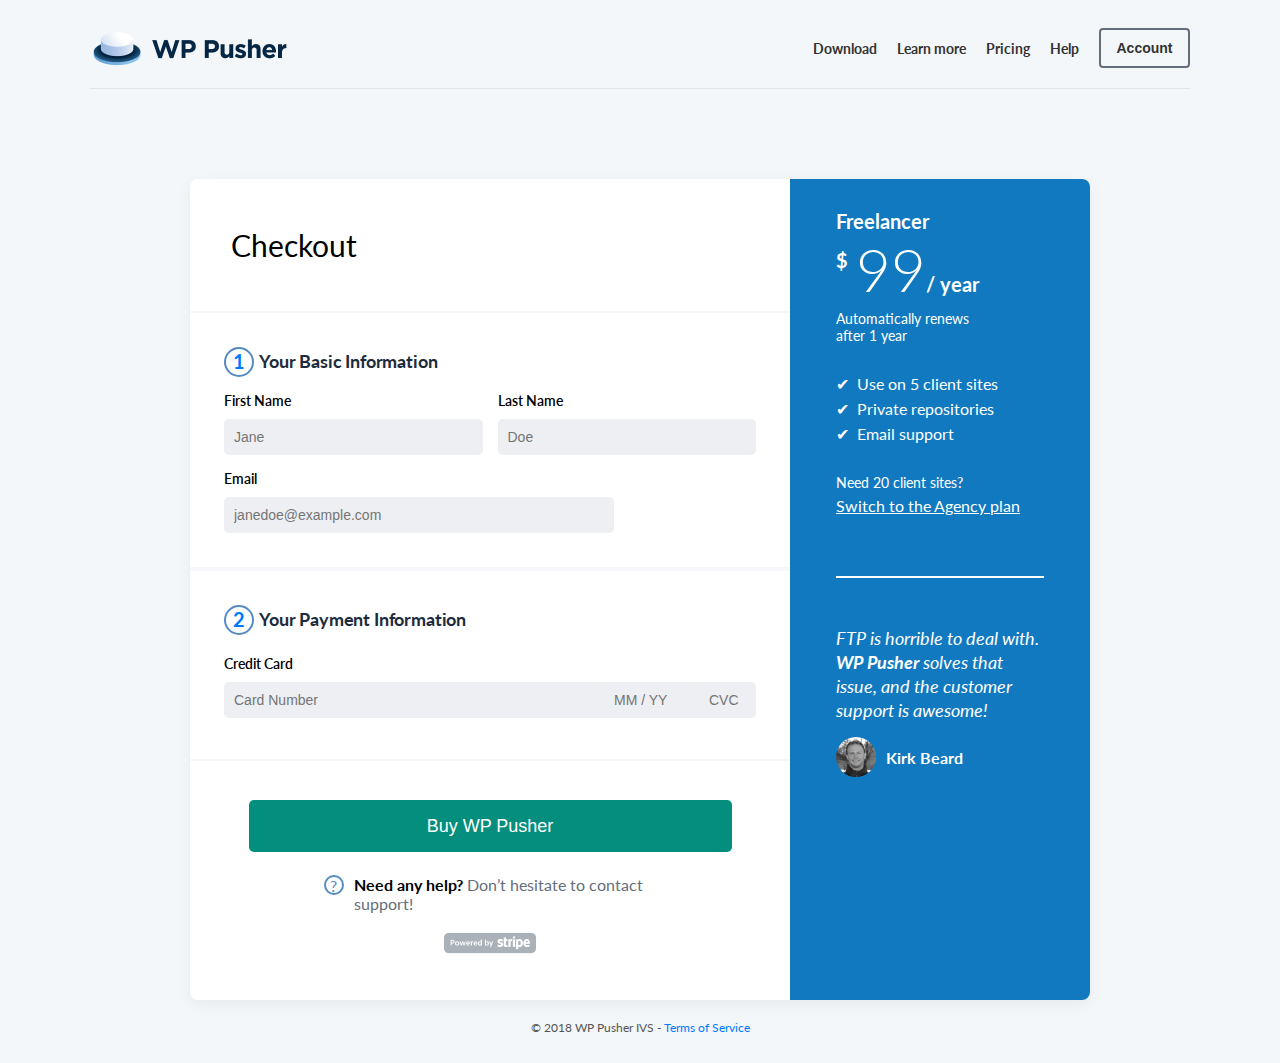
==== exercise_5/index.html @ f7ca66f3 "CSS assignments" ====
<!DOCTYPE html>
<html lang="en">

<head>
	<meta charset="UTF-8">
	<meta name="viewport" content="width=device-width, initial-scale=1.0">
	<title>WP Pusher Checkout</title>
	<link rel="stylesheet" href="style.css">
	<link rel="preconnect" href="https://fonts.googleapis.com">
	<link rel="preconnect" href="https://fonts.gstatic.com" crossorigin>
	<link href="https://fonts.googleapis.com/css2?family=Lato:ital,wght@0,100;0,300;0,400;0,700;0,900;1,100;1,300;1,400;1,700;1,900&display=swap"
			rel="stylesheet">
</head>

<body>

	<!-- Header -->
	<nav class="header">
		<div class="logo">
			<img src="./images/logo.png" alt="WP Pusher">
			<!-- <strong>WP Pusher</strong> -->
		</div>
		<div class="nav-links">
			<span>Download</span>
			<span>Learn more</span>
			<span>Pricing</span>
			<span>Help</span>
			<button class="account-btn">Account</button>
		</div>
	</nav>

	<!-- Checkout Container -->
	<div class="checkout-container">
		<!-- Left Side: Checkout Form -->
		<div class="checkout-form">
			<h2>Checkout</h2>

			<form action="">

				<section class="form-row">
					<h3 class="section-title"><span>1</span> Your Basic Information</h3>

					<div class="form-item">
						<label>First Name</label>
						<input type="text" placeholder="Jane">
					</div>
					<div class="form-item">
						<label>Last Name</label>
						<input type="text" placeholder="Doe">
					</div>
					<div class="email-row">

						<label>Email</label>
						<input type="email" placeholder="janedoe@example.com">
					</div>
				</section>


				<section class="payment-container">

					<h4 class="section-title"><span>2</span> Your Payment Information</h4>
					<div class="form-item">

						<label>Credit Card</label>
						<div class="payment-row">
							<input type="text" placeholder="Card Number">
							<input type="text" placeholder="MM / YY">
							<input type="text" placeholder="CVC">
						</div>
					</div>
				</section>

				<div class="button-container">


					<button class="buy-btn">Buy WP Pusher</button>
					<div class="footer-text">
						<div class="qmark">?</div>
						<span>

							<b>Need any help?</b> Don’t hesitate to contact support!
						</span>
					</div>
					<img src="./images/powered_by_stripe.png" alt="">
				</div>
			</form>

		</div>

		<!-- Right Side: Summary Panel -->
		<div class="checkout-summary">
			<div>
				<h5>Freelancer</h5>
				<div class="price-container">
					<span class="sup">$</span>
					<span class="price">
						99
					</span>
					<span class="sub">/ year</span>
				</div>
				<p class="renewal">Automatically renews <br> after 1 year</p>
			</div>
			<ul class="benefits">
				<li>Use on 5 client sites</li>
				<li>Private repositories</li>
				<li>Email support</li>
			</ul>
			<div>
				<p>Need 20 client sites?</p>
				<a href="#" class="switch-plan">Switch to the Agency plan</a>
			</div>

			<section class="testimonial">
				<p>FTP is horrible to deal with. <b>WP Pusher</b> solves that issue, and the customer support is awesome!</p>
				<div class="testifier">
					<img src="./images/kirk_beard.png" alt="">
					<span>Kirk Beard</span>
				</div>
			</section>
			</div>
	</div>

	<!-- Footer -->
	<div class="footer">
		© 2018 WP Pusher IVS - <a href="#">Terms of Service</a>
	</div>

</body>

</html>
---- exercise_5/style.css ----
/* Global Styles */
* {
	box-sizing: border-box;
	margin: 0;
	padding: 0;
}

body {
	font-family: 'Lato', sans-serif;
	background-color: #f4f7f9;
	display: flex;
	flex-direction: column;
	align-items: center;
	justify-content: center;
	padding: 28px 40px;
}

/* Header */
.header {
	width: 100%;
	max-width: 1100px;
	display: flex;
	justify-content: space-between;
	align-items: center;
	padding: 0 0 20px 0;
	border-bottom: 1px solid #E0E6EA;
}

.logo {
	display: flex;
	align-items: center;
}

.logo img {
	width: 200px;
	height: 39px;
	/* margin-right: 10px; */
}

.nav-links {
	display: flex;
	align-items: center;
	gap: 20px;
	font-size: 14px;
	color: #333;
	font-weight: 700;
}

.account-btn {
	border: 2px solid #646E7A;
	height: 40px;
	width: 91px;
	display: flex;
	justify-content: center;
	align-items: center;
	border-radius: 4px;
	cursor: pointer;
	background: transparent;
	font-size: 14px;
	color: #333;
	font-weight: 700;
}

/* Checkout Container */
.checkout-container {
	display: grid;
	margin-top: 90px;
	grid-template-columns: 2fr 1fr;
	/* Form takes more space */
	/* gap: 20px; */
	max-width: 900px;


	background: white;
	border-radius: 8px;
	box-shadow: 0px 5px 15px 0px #0000000D;

	overflow: hidden;
}

/* Left Side: Checkout Form */
.checkout-form {
	padding-bottom: 46px;
}
form section {
	border-bottom: 2px solid #F5F7FA;
	padding: 34px;
}

.checkout-container h2 {
	font-size: 24px;
	padding: 48px 41px;
	font-size: 30px;
	font-weight: 400;
	line-height: 36px;
	border-bottom: 2px solid #F5F7FA;
}

.section-title {
	font-weight: bold;
	display: flex;
	align-items: center;
	font-size: 18px;
	font-weight: 700;
	line-height: 21.6px;
	letter-spacing: -0.1599999964237213px;
	color: #1D2C3C;
	grid-column: span 2;
}

.section-title span {
	color: #007bff;
	font-size: 20px;
	border-radius: 100px;
	width: 30px;
	height: 30px;
	border: 2px solid #548BC5;
	display: flex;
	justify-content: center;
	align-items: center;
	margin-right: 5px;
}

label {
	font-size: 14px;
	font-weight: 600;
}

.form-item {
	display: grid;
	gap: 10px;
}
.form-row {
	display: grid;
	grid-template-columns: 1fr 1fr;
	gap: 15px;
}

.email-row {
	grid-column: span 2;
	display: grid;
		gap: 10px;
}

input {
	width: 100%;
	padding: 10px;
	border: none;
	background-color: #EDEFF2;
	border-radius: 5px;
	font-size: 14px;
}
input[type=email] {
	max-width: 390px;
}
.payment-row {
	display: grid;
	grid-template-columns: 2fr .5fr .3fr;
	background-color: #EDEFF2;
	border-radius: 5px;
		overflow: hidden;

}

.payment-container {
	border-top: 2px solid #F5F7FA;
	border-bottom: 2px solid #F5F7FA;
	padding-bottom: 41px;
	display: flex;
	flex-direction: column;
	gap: 20px;
}

.button-container {
	display: flex;
	align-items: center;
	flex-direction: column;
	justify-content: center;
}

.buy-btn {
	width: 100%;
	padding: 12px;
	background-color: #038E7D;
	color: white;
	font-size: 18px;
	border: none;
	border-radius: 5px;
	cursor: pointer;
	margin-top: 39px;
	margin-bottom: 23px;
	width: 483px;
	height: 52px;
}

.buy-btn:hover {
	background-color: #006400;
}

.footer-text {
	display: flex;
	gap: 10px;
	margin-bottom: 20px;
}

b {
	color: black;
}

.footer-text span {
	max-width: 303px;
	color: #646E7A;
}

.qmark {
	width: 20px;
	height: 20px;
	border-radius: 100%;
	border: 2px solid #548BC5;
	color: #548BC5;
	display: flex;
	justify-content: center;
	align-items: center;
}


/* Right Side: Summary Panel */
.checkout-summary {
	background-color: #1179BF;
	color: white;
	padding: 30px 46px;
	display: flex;
	flex-direction: column;
	gap: 20px;
}

.checkout-summary h5 {
	font-size: 20px;
	font-weight: 700;
	line-height: 24px;
	letter-spacing: -0.009999999776482582px;
	text-align: left;
}

.checkout-summary p {
	font-size: 14px;
	margin: 5px 0;
}

.price-container {
	display: flex;
	align-items: baseline;
	position: relative;
	font-weight: 700;

}
.price {
	padding-left: 20px;
		font-size: 60px;
		font-weight: 300;
		line-height: 72px;
}

.sup,
.sub {
	font-size: 20px;
}

.renewal {
	font-size: 16px;
}

.sup {
	position: absolute;
	top: 15px;
}

.benefits li {
	list-style: none;
	margin: 5px 0;
}

.benefits li::before {
	content: "✔";
	margin-right: 8px;
	color: white;
}

.switch-plan {
	color: white;
	text-decoration: underline;
	display: inline-block;
}

.testimonial {
	margin-top: 41px;
	padding-top: 43px;
	border-top: 2px solid white;
	display: grid;
	gap: 10px;
}

.testimonial p {
	font-size: 18px;
	font-style: italic;
	font-weight: 400;
	line-height: 24px;
	letter-spacing: -0.008999999612569809px;
	text-align: left;
	text-underline-position: from-font;
	text-decoration-skip-ink: none;
}

.testimonial b {
	color: white;
}

.testifier {
	display: flex;
	align-items: center;
	gap: 10px;
	font-weight: 700;
}

.testifier img {
	border-radius: 100px;
	width: 40px;
	height: 40px;
}
/* Footer */
.footer {
	text-align: center;
	font-size: 12px;
	color: #555;
	margin-top: 20px;
}

.footer a {
	text-decoration: none;
	color: #007bff;
}
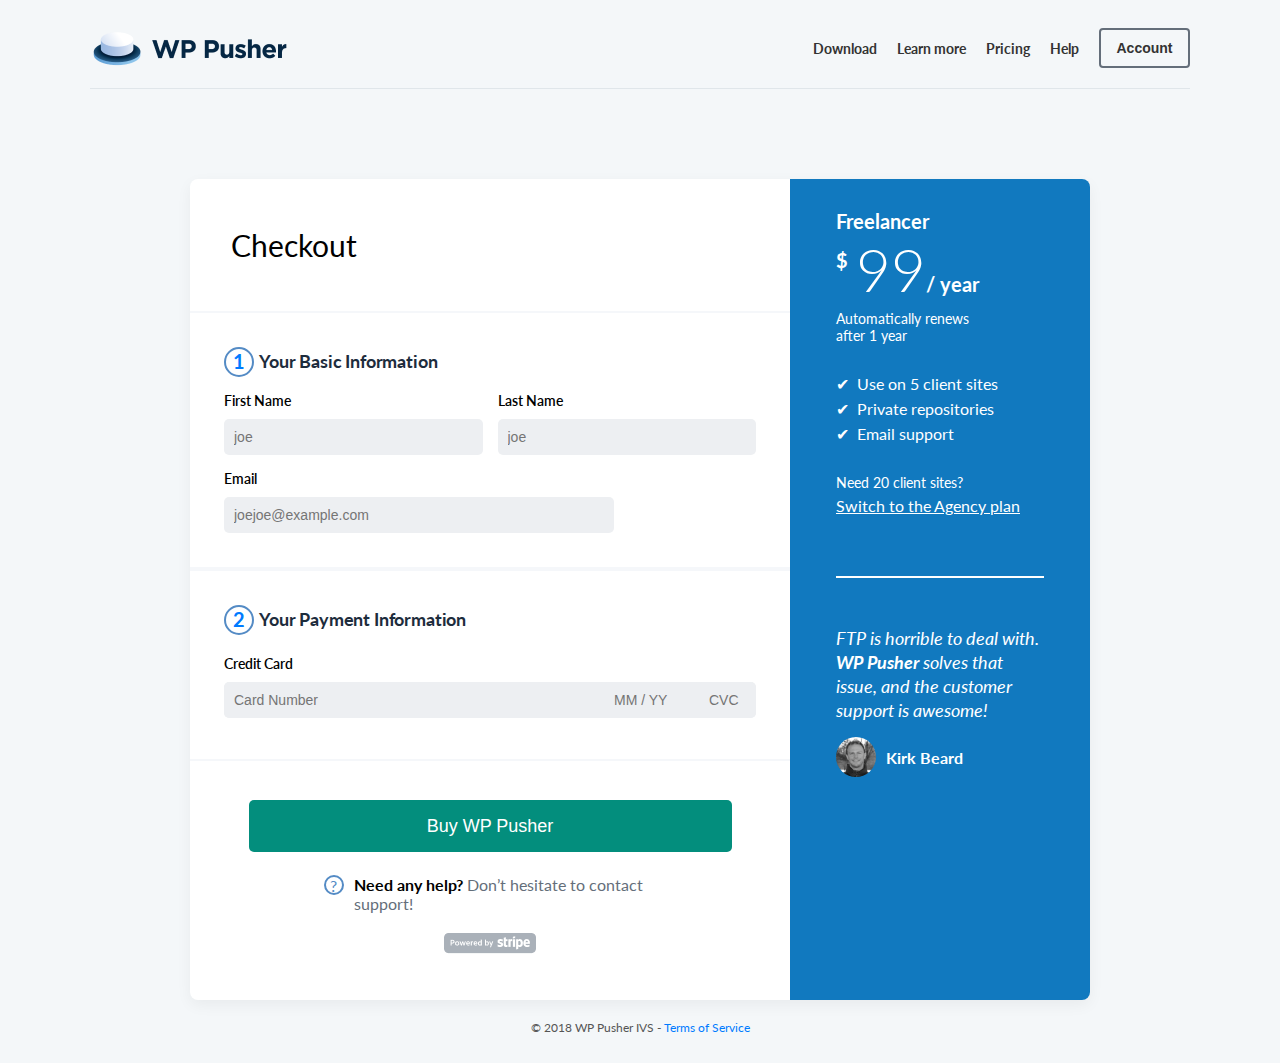
==== commit 699394f5: "CSS assignments" ====
--- a/exercise_5/index.html
+++ b/exercise_5/index.html
@@ -42,16 +42,16 @@
 
 					<div class="form-item">
 						<label>First Name</label>
-						<input type="text" placeholder="Jane">
+						<input type="text" placeholder="joe">
 					</div>
 					<div class="form-item">
 						<label>Last Name</label>
-						<input type="text" placeholder="Doe">
+						<input type="text" placeholder="joe">
 					</div>
 					<div class="email-row">
 
 						<label>Email</label>
-						<input type="email" placeholder="janedoe@example.com">
+						<input type="email" placeholder="joejoe@example.com">
 					</div>
 				</section>
 
